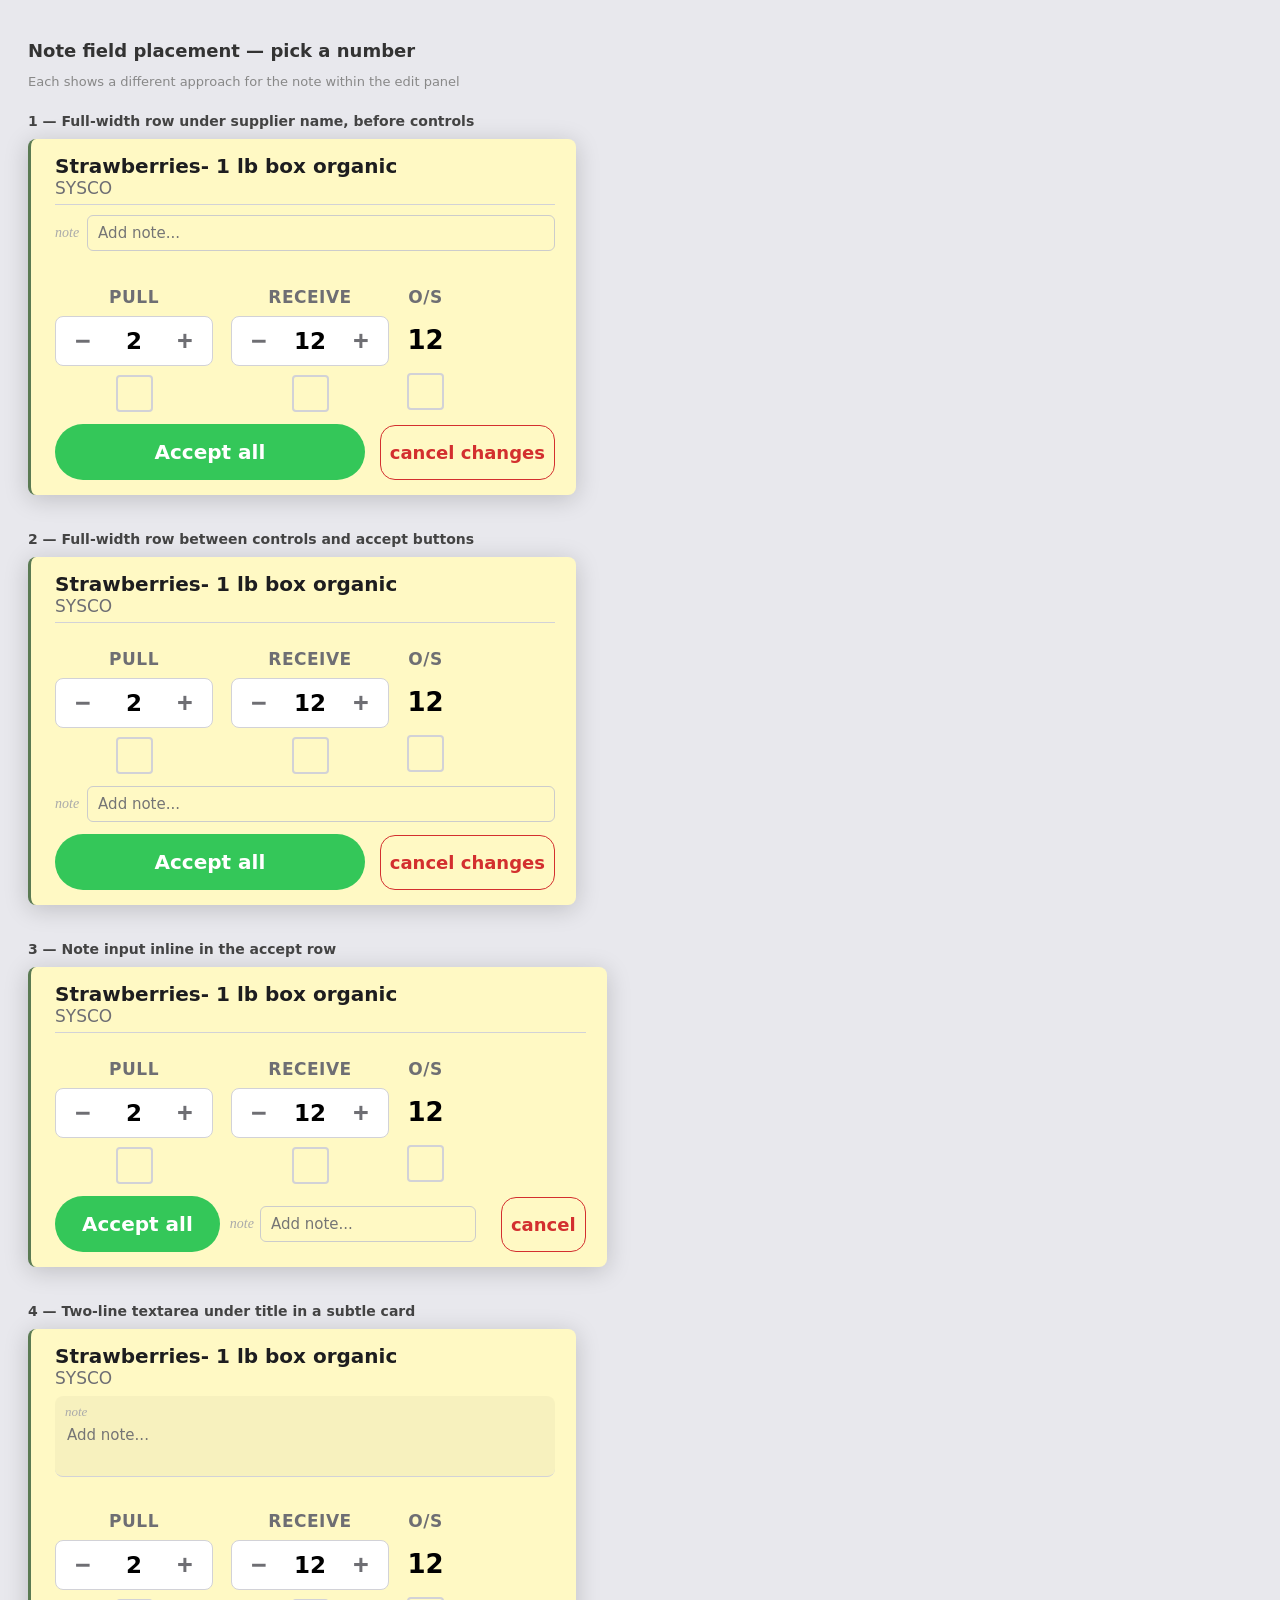
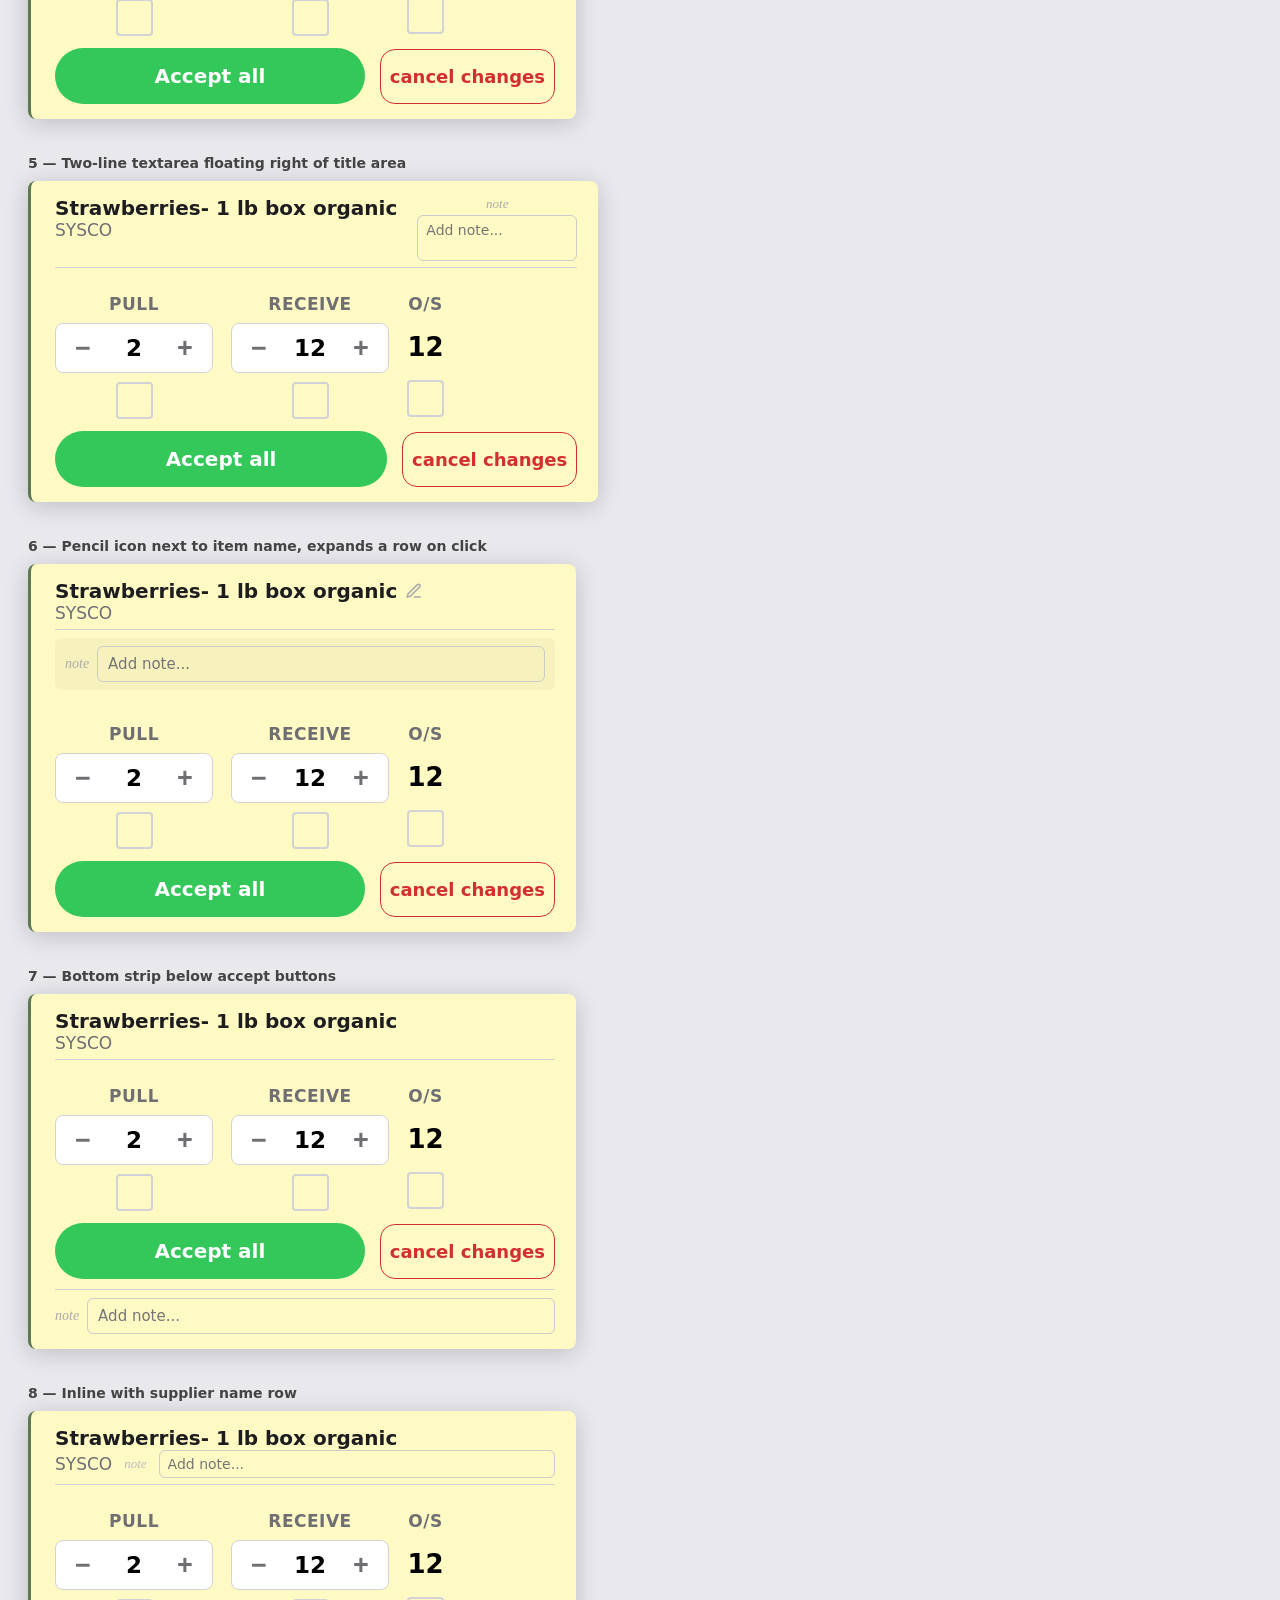
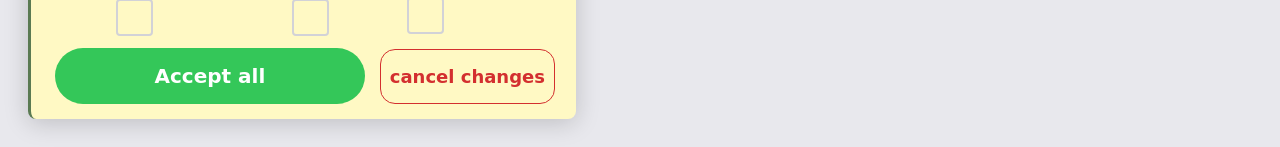
==== delivery/static/note-examples.html @ f7cd9007 "Edit panel: note field as textarea right of item name, O/S redesign with red None toggle, remove ret" ====
<!DOCTYPE html>
<html>
<head>
<meta name="viewport" content="width=device-width, initial-scale=1">
<style>
  :root {
    --surface: #fff;
    --bg: #f5f5f7;
    --border: #d2d2d7;
    --text: #1d1d1f;
    --text-secondary: #6e6e73;
    --primary: #5a7a52;
    --success: #34c759;
  }
  body { font-family: system-ui; background: #e8e8ed; padding: 20px; }
  h1 { font-size: 18px; color: #333; margin-bottom: 8px; }
  p.sub { font-size: 13px; color: #888; margin-bottom: 24px; }
  .options { display: flex; flex-direction: column; gap: 36px; }
  .option-label { font-size: 14px; font-weight: 700; color: #444; margin-bottom: 10px; }

  .demo-panel {
    background: #fff9c4;
    border-left: 3px solid var(--primary);
    border-radius: 8px;
    box-shadow: 0 4px 24px rgba(0,0,0,0.18);
    padding: 15px 21px 15px 24px;
    display: inline-block;
    min-width: 500px;
  }
  .demo-title-item { font-size: 20px; font-weight: 600; color: var(--text); }
  .demo-title-supplier { font-size: 17px; color: var(--text-secondary); }
  .demo-columns {
    display: inline-flex; gap: 18px; margin-top: 12px;
  }
  .demo-col { display: flex; flex-direction: column; align-items: center; gap: 9px; padding-top: 14px; }
  .demo-label { font-size: 17px; font-weight: 600; color: var(--text-secondary); text-transform: uppercase; letter-spacing: 0.5px; }
  .demo-stepper {
    display: flex; align-items: center; background: var(--surface);
    border-radius: 8px; border: 1px solid var(--border); overflow: hidden;
  }
  .demo-btn { width: 54px; height: 48px; border: none; background: none; font-size: 27px; font-weight: 600; color: var(--text-secondary); }
  .demo-val { min-width: 48px; text-align: center; font-size: 23px; font-weight: 700; }
  .demo-check { width: 33px; height: 33px; border-radius: 4px; border: 2px solid var(--border); }
  .demo-bottom { display: flex; align-items: center; margin-top: 12px; }
  .demo-accept { font-size: 20px; font-weight: 600; color: white; background: var(--success); padding: 16px 27px; border-radius: 28px; flex: 3; text-align: center; }
  .demo-cancel { font-size: 18px; font-weight: 600; color: #d32f2f; border: 1px solid #d32f2f; border-radius: 15px; padding: 16px 9px; margin-left: 15px; text-align: center; }
  .divider { border-bottom: 1px solid var(--border); padding-bottom: 6px; margin-bottom: 0; }
</style>
</head>
<body>
<h1>Note field placement — pick a number</h1>
<p class="sub">Each shows a different approach for the note within the edit panel</p>

<div class="options">

<!-- 1: Full-width row between title and columns -->
<div>
  <div class="option-label">1 — Full-width row under supplier name, before controls</div>
  <div class="demo-panel">
    <div class="divider">
      <div class="demo-title-item">Strawberries- 1 lb box organic</div>
      <div class="demo-title-supplier">SYSCO</div>
    </div>
    <div style="margin: 10px 0; display: flex; align-items: center; gap: 8px;">
      <span style="font-size: 14px; font-style: italic; font-family: Georgia, serif; color: #aaa;">note</span>
      <input type="text" style="flex: 1; border: 1px solid #ccc; border-radius: 6px; padding: 8px 10px; font-size: 15px; background: transparent; font-family: inherit; color: var(--text);" placeholder="Add note...">
    </div>
    <div class="demo-columns">
      <div class="demo-col"><span class="demo-label">Pull</span><div class="demo-stepper"><button class="demo-btn">−</button><span class="demo-val">2</span><button class="demo-btn">+</button></div><div class="demo-check"></div></div>
      <div class="demo-col"><span class="demo-label">Receive</span><div class="demo-stepper"><button class="demo-btn">−</button><span class="demo-val">12</span><button class="demo-btn">+</button></div><div class="demo-check"></div></div>
      <div class="demo-col"><span class="demo-label">O/S</span><span style="font-size:26px;font-weight:700;height:48px;display:flex;align-items:center">12</span><div class="demo-check"></div></div>
    </div>
    <div class="demo-bottom"><span class="demo-accept">Accept all</span><span class="demo-cancel">cancel changes</span></div>
  </div>
</div>

<!-- 2: Full-width between controls and accept -->
<div>
  <div class="option-label">2 — Full-width row between controls and accept buttons</div>
  <div class="demo-panel">
    <div class="divider">
      <div class="demo-title-item">Strawberries- 1 lb box organic</div>
      <div class="demo-title-supplier">SYSCO</div>
    </div>
    <div class="demo-columns">
      <div class="demo-col"><span class="demo-label">Pull</span><div class="demo-stepper"><button class="demo-btn">−</button><span class="demo-val">2</span><button class="demo-btn">+</button></div><div class="demo-check"></div></div>
      <div class="demo-col"><span class="demo-label">Receive</span><div class="demo-stepper"><button class="demo-btn">−</button><span class="demo-val">12</span><button class="demo-btn">+</button></div><div class="demo-check"></div></div>
      <div class="demo-col"><span class="demo-label">O/S</span><span style="font-size:26px;font-weight:700;height:48px;display:flex;align-items:center">12</span><div class="demo-check"></div></div>
    </div>
    <div style="margin: 12px 0 4px; display: flex; align-items: center; gap: 8px;">
      <span style="font-size: 14px; font-style: italic; font-family: Georgia, serif; color: #aaa;">note</span>
      <input type="text" style="flex: 1; border: 1px solid #ccc; border-radius: 6px; padding: 8px 10px; font-size: 15px; background: transparent; font-family: inherit; color: var(--text);" placeholder="Add note...">
    </div>
    <div class="demo-bottom"><span class="demo-accept">Accept all</span><span class="demo-cancel">cancel changes</span></div>
  </div>
</div>

<!-- 3: Inline with accept row -->
<div>
  <div class="option-label">3 — Note input inline in the accept row</div>
  <div class="demo-panel">
    <div class="divider">
      <div class="demo-title-item">Strawberries- 1 lb box organic</div>
      <div class="demo-title-supplier">SYSCO</div>
    </div>
    <div class="demo-columns">
      <div class="demo-col"><span class="demo-label">Pull</span><div class="demo-stepper"><button class="demo-btn">−</button><span class="demo-val">2</span><button class="demo-btn">+</button></div><div class="demo-check"></div></div>
      <div class="demo-col"><span class="demo-label">Receive</span><div class="demo-stepper"><button class="demo-btn">−</button><span class="demo-val">12</span><button class="demo-btn">+</button></div><div class="demo-check"></div></div>
      <div class="demo-col"><span class="demo-label">O/S</span><span style="font-size:26px;font-weight:700;height:48px;display:flex;align-items:center">12</span><div class="demo-check"></div></div>
    </div>
    <div style="display: flex; align-items: center; margin-top: 12px; gap: 10px;">
      <span class="demo-accept" style="flex: 2;">Accept all</span>
      <div style="flex: 3; display: flex; align-items: center; gap: 6px;">
        <span style="font-size: 14px; font-style: italic; font-family: Georgia, serif; color: #aaa;">note</span>
        <input type="text" style="flex: 1; border: 1px solid #ccc; border-radius: 6px; padding: 8px 10px; font-size: 15px; background: transparent; font-family: inherit; color: var(--text);" placeholder="Add note...">
      </div>
      <span class="demo-cancel">cancel</span>
    </div>
  </div>
</div>

<!-- 4: Larger textarea under title, subtle card -->
<div>
  <div class="option-label">4 — Two-line textarea under title in a subtle card</div>
  <div class="demo-panel">
    <div style="margin-bottom: 8px;">
      <div class="demo-title-item">Strawberries- 1 lb box organic</div>
      <div class="demo-title-supplier">SYSCO</div>
    </div>
    <div style="background: rgba(0,0,0,0.03); border-radius: 8px; padding: 8px 10px; margin-bottom: 8px; border-bottom: 1px solid var(--border);">
      <div style="font-size: 13px; font-style: italic; font-family: Georgia, serif; color: #aaa; margin-bottom: 4px;">note</div>
      <textarea style="width: 100%; border: none; background: transparent; font-size: 15px; font-family: inherit; resize: none; color: var(--text); box-sizing: border-box; outline: none;" rows="2" placeholder="Add note..."></textarea>
    </div>
    <div class="demo-columns">
      <div class="demo-col"><span class="demo-label">Pull</span><div class="demo-stepper"><button class="demo-btn">−</button><span class="demo-val">2</span><button class="demo-btn">+</button></div><div class="demo-check"></div></div>
      <div class="demo-col"><span class="demo-label">Receive</span><div class="demo-stepper"><button class="demo-btn">−</button><span class="demo-val">12</span><button class="demo-btn">+</button></div><div class="demo-check"></div></div>
      <div class="demo-col"><span class="demo-label">O/S</span><span style="font-size:26px;font-weight:700;height:48px;display:flex;align-items:center">12</span><div class="demo-check"></div></div>
    </div>
    <div class="demo-bottom"><span class="demo-accept">Accept all</span><span class="demo-cancel">cancel changes</span></div>
  </div>
</div>

<!-- 5: Floating right of title, two-line textarea -->
<div>
  <div class="option-label">5 — Two-line textarea floating right of title area</div>
  <div class="demo-panel">
    <div style="display: flex; gap: 20px; padding-bottom: 6px; border-bottom: 1px solid var(--border);">
      <div style="flex: 1;">
        <div class="demo-title-item">Strawberries- 1 lb box organic</div>
        <div class="demo-title-supplier">SYSCO</div>
      </div>
      <div style="display: flex; flex-direction: column; gap: 3px; width: 160px; flex-shrink: 0;">
        <div style="font-size: 13px; font-style: italic; font-family: Georgia, serif; color: #aaa; text-align: center;">note</div>
        <textarea style="border: 1px solid #ccc; border-radius: 6px; padding: 6px 8px; font-size: 14px; background: transparent; font-family: inherit; resize: none; color: var(--text); box-sizing: border-box;" rows="2" placeholder="Add note..."></textarea>
      </div>
    </div>
    <div class="demo-columns">
      <div class="demo-col"><span class="demo-label">Pull</span><div class="demo-stepper"><button class="demo-btn">−</button><span class="demo-val">2</span><button class="demo-btn">+</button></div><div class="demo-check"></div></div>
      <div class="demo-col"><span class="demo-label">Receive</span><div class="demo-stepper"><button class="demo-btn">−</button><span class="demo-val">12</span><button class="demo-btn">+</button></div><div class="demo-check"></div></div>
      <div class="demo-col"><span class="demo-label">O/S</span><span style="font-size:26px;font-weight:700;height:48px;display:flex;align-items:center">12</span><div class="demo-check"></div></div>
    </div>
    <div class="demo-bottom"><span class="demo-accept">Accept all</span><span class="demo-cancel">cancel changes</span></div>
  </div>
</div>

<!-- 6: Collapsible — just a pencil icon that reveals -->
<div>
  <div class="option-label">6 — Pencil icon next to item name, expands a row on click</div>
  <div class="demo-panel">
    <div class="divider">
      <div style="display: flex; align-items: center; gap: 8px;">
        <span class="demo-title-item">Strawberries- 1 lb box organic</span>
        <svg width="18" height="18" viewBox="0 0 24 24" fill="none" stroke="#aaa" stroke-width="2" style="cursor:pointer; flex-shrink:0;"><path d="M12 20h9"/><path d="M16.5 3.5a2.121 2.121 0 013 3L7 19l-4 1 1-4L16.5 3.5z"/></svg>
      </div>
      <div class="demo-title-supplier">SYSCO</div>
    </div>
    <div style="margin: 8px 0; display: flex; align-items: center; gap: 8px; padding: 8px 10px; background: rgba(0,0,0,0.03); border-radius: 6px;">
      <span style="font-size: 14px; font-style: italic; font-family: Georgia, serif; color: #aaa;">note</span>
      <input type="text" style="flex: 1; border: 1px solid #ccc; border-radius: 6px; padding: 8px 10px; font-size: 15px; background: transparent; font-family: inherit; color: var(--text);" placeholder="Add note...">
    </div>
    <div class="demo-columns">
      <div class="demo-col"><span class="demo-label">Pull</span><div class="demo-stepper"><button class="demo-btn">−</button><span class="demo-val">2</span><button class="demo-btn">+</button></div><div class="demo-check"></div></div>
      <div class="demo-col"><span class="demo-label">Receive</span><div class="demo-stepper"><button class="demo-btn">−</button><span class="demo-val">12</span><button class="demo-btn">+</button></div><div class="demo-check"></div></div>
      <div class="demo-col"><span class="demo-label">O/S</span><span style="font-size:26px;font-weight:700;height:48px;display:flex;align-items:center">12</span><div class="demo-check"></div></div>
    </div>
    <div class="demo-bottom"><span class="demo-accept">Accept all</span><span class="demo-cancel">cancel changes</span></div>
  </div>
</div>

<!-- 7: Bottom strip, always visible -->
<div>
  <div class="option-label">7 — Bottom strip below accept buttons</div>
  <div class="demo-panel">
    <div class="divider">
      <div class="demo-title-item">Strawberries- 1 lb box organic</div>
      <div class="demo-title-supplier">SYSCO</div>
    </div>
    <div class="demo-columns">
      <div class="demo-col"><span class="demo-label">Pull</span><div class="demo-stepper"><button class="demo-btn">−</button><span class="demo-val">2</span><button class="demo-btn">+</button></div><div class="demo-check"></div></div>
      <div class="demo-col"><span class="demo-label">Receive</span><div class="demo-stepper"><button class="demo-btn">−</button><span class="demo-val">12</span><button class="demo-btn">+</button></div><div class="demo-check"></div></div>
      <div class="demo-col"><span class="demo-label">O/S</span><span style="font-size:26px;font-weight:700;height:48px;display:flex;align-items:center">12</span><div class="demo-check"></div></div>
    </div>
    <div class="demo-bottom"><span class="demo-accept">Accept all</span><span class="demo-cancel">cancel changes</span></div>
    <div style="margin-top: 10px; padding-top: 8px; border-top: 1px solid var(--border); display: flex; align-items: center; gap: 8px;">
      <span style="font-size: 14px; font-style: italic; font-family: Georgia, serif; color: #aaa;">note</span>
      <input type="text" style="flex: 1; border: 1px solid #ccc; border-radius: 6px; padding: 8px 10px; font-size: 15px; background: transparent; font-family: inherit; color: var(--text);" placeholder="Add note...">
    </div>
  </div>
</div>

<!-- 8: Same line as supplier name -->
<div>
  <div class="option-label">8 — Inline with supplier name row</div>
  <div class="demo-panel">
    <div class="divider">
      <div class="demo-title-item">Strawberries- 1 lb box organic</div>
      <div style="display: flex; align-items: center; gap: 12px;">
        <span class="demo-title-supplier">SYSCO</span>
        <span style="font-size: 13px; font-style: italic; font-family: Georgia, serif; color: #bbb;">note</span>
        <input type="text" style="flex: 1; border: 1px solid #ccc; border-radius: 6px; padding: 5px 8px; font-size: 14px; background: transparent; font-family: inherit; color: var(--text);" placeholder="Add note...">
      </div>
    </div>
    <div class="demo-columns">
      <div class="demo-col"><span class="demo-label">Pull</span><div class="demo-stepper"><button class="demo-btn">−</button><span class="demo-val">2</span><button class="demo-btn">+</button></div><div class="demo-check"></div></div>
      <div class="demo-col"><span class="demo-label">Receive</span><div class="demo-stepper"><button class="demo-btn">−</button><span class="demo-val">12</span><button class="demo-btn">+</button></div><div class="demo-check"></div></div>
      <div class="demo-col"><span class="demo-label">O/S</span><span style="font-size:26px;font-weight:700;height:48px;display:flex;align-items:center">12</span><div class="demo-check"></div></div>
    </div>
    <div class="demo-bottom"><span class="demo-accept">Accept all</span><span class="demo-cancel">cancel changes</span></div>
  </div>
</div>

</div>
</body>
</html>
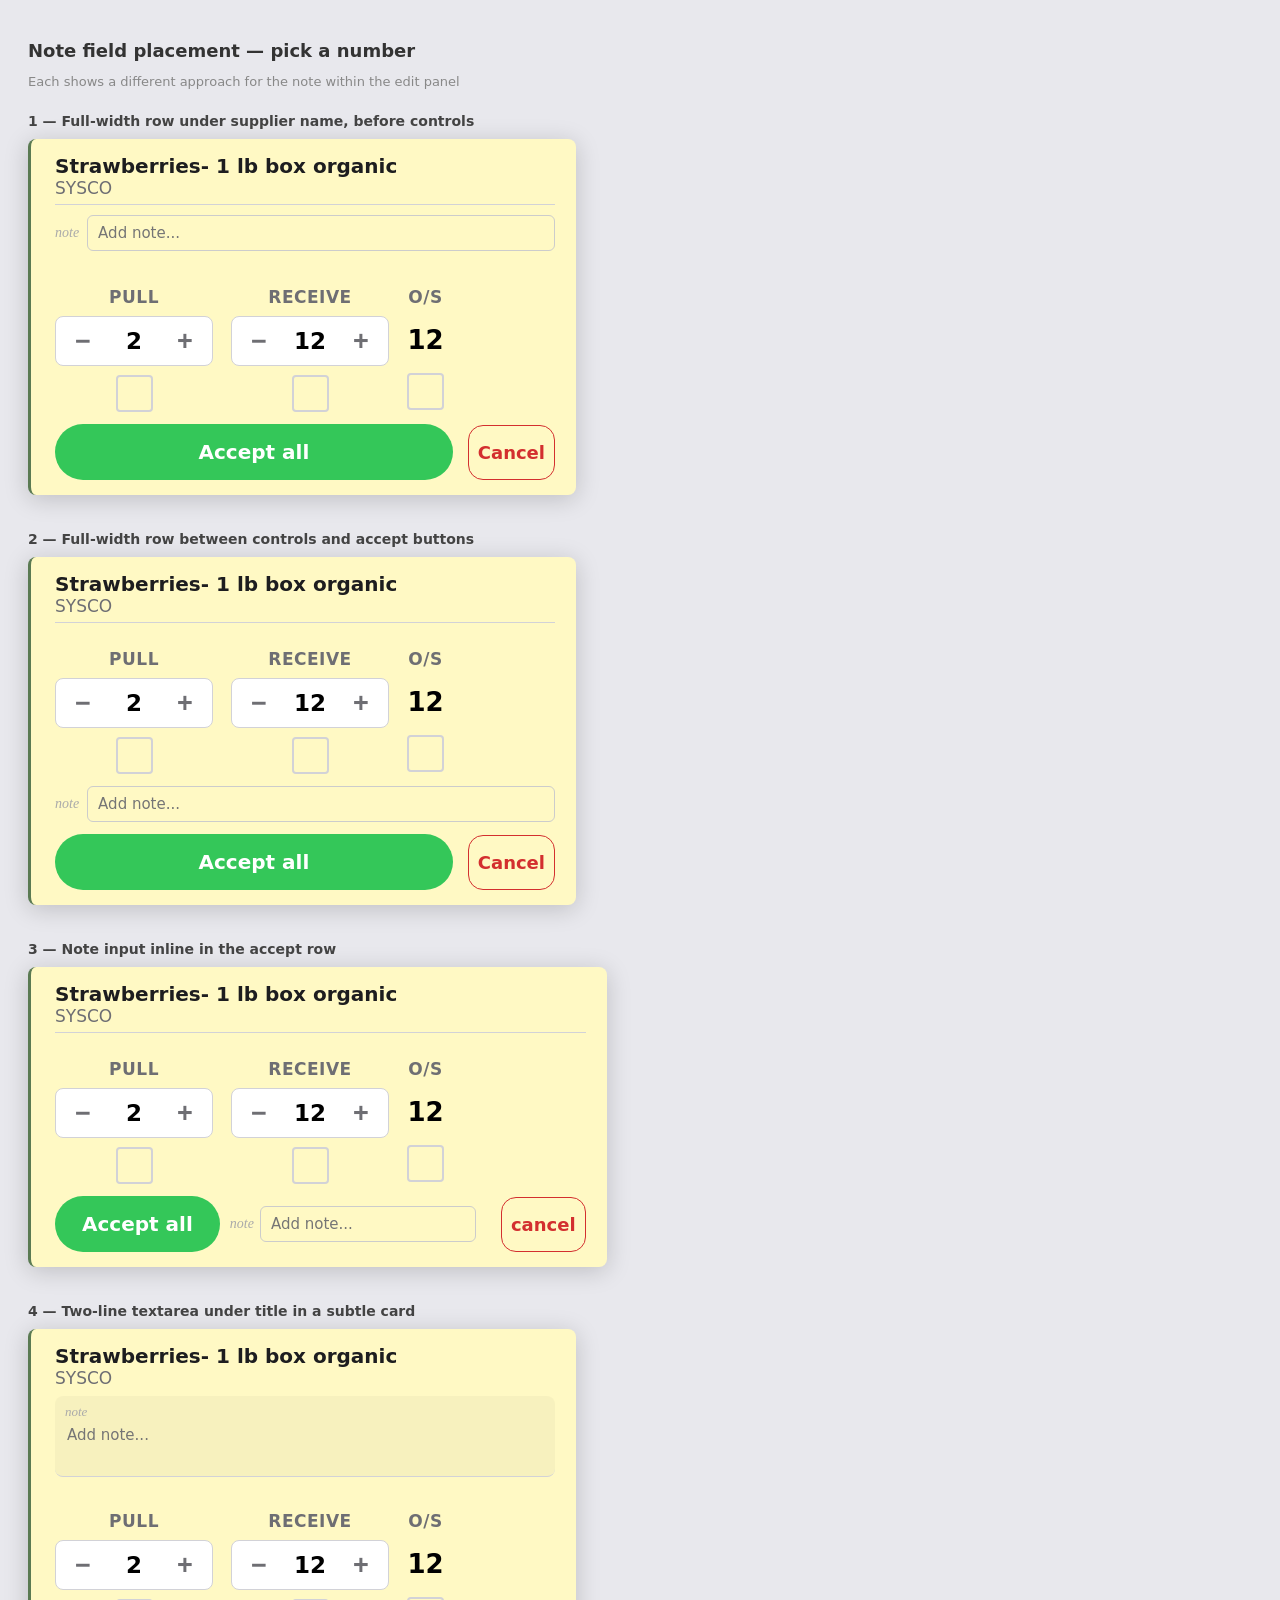
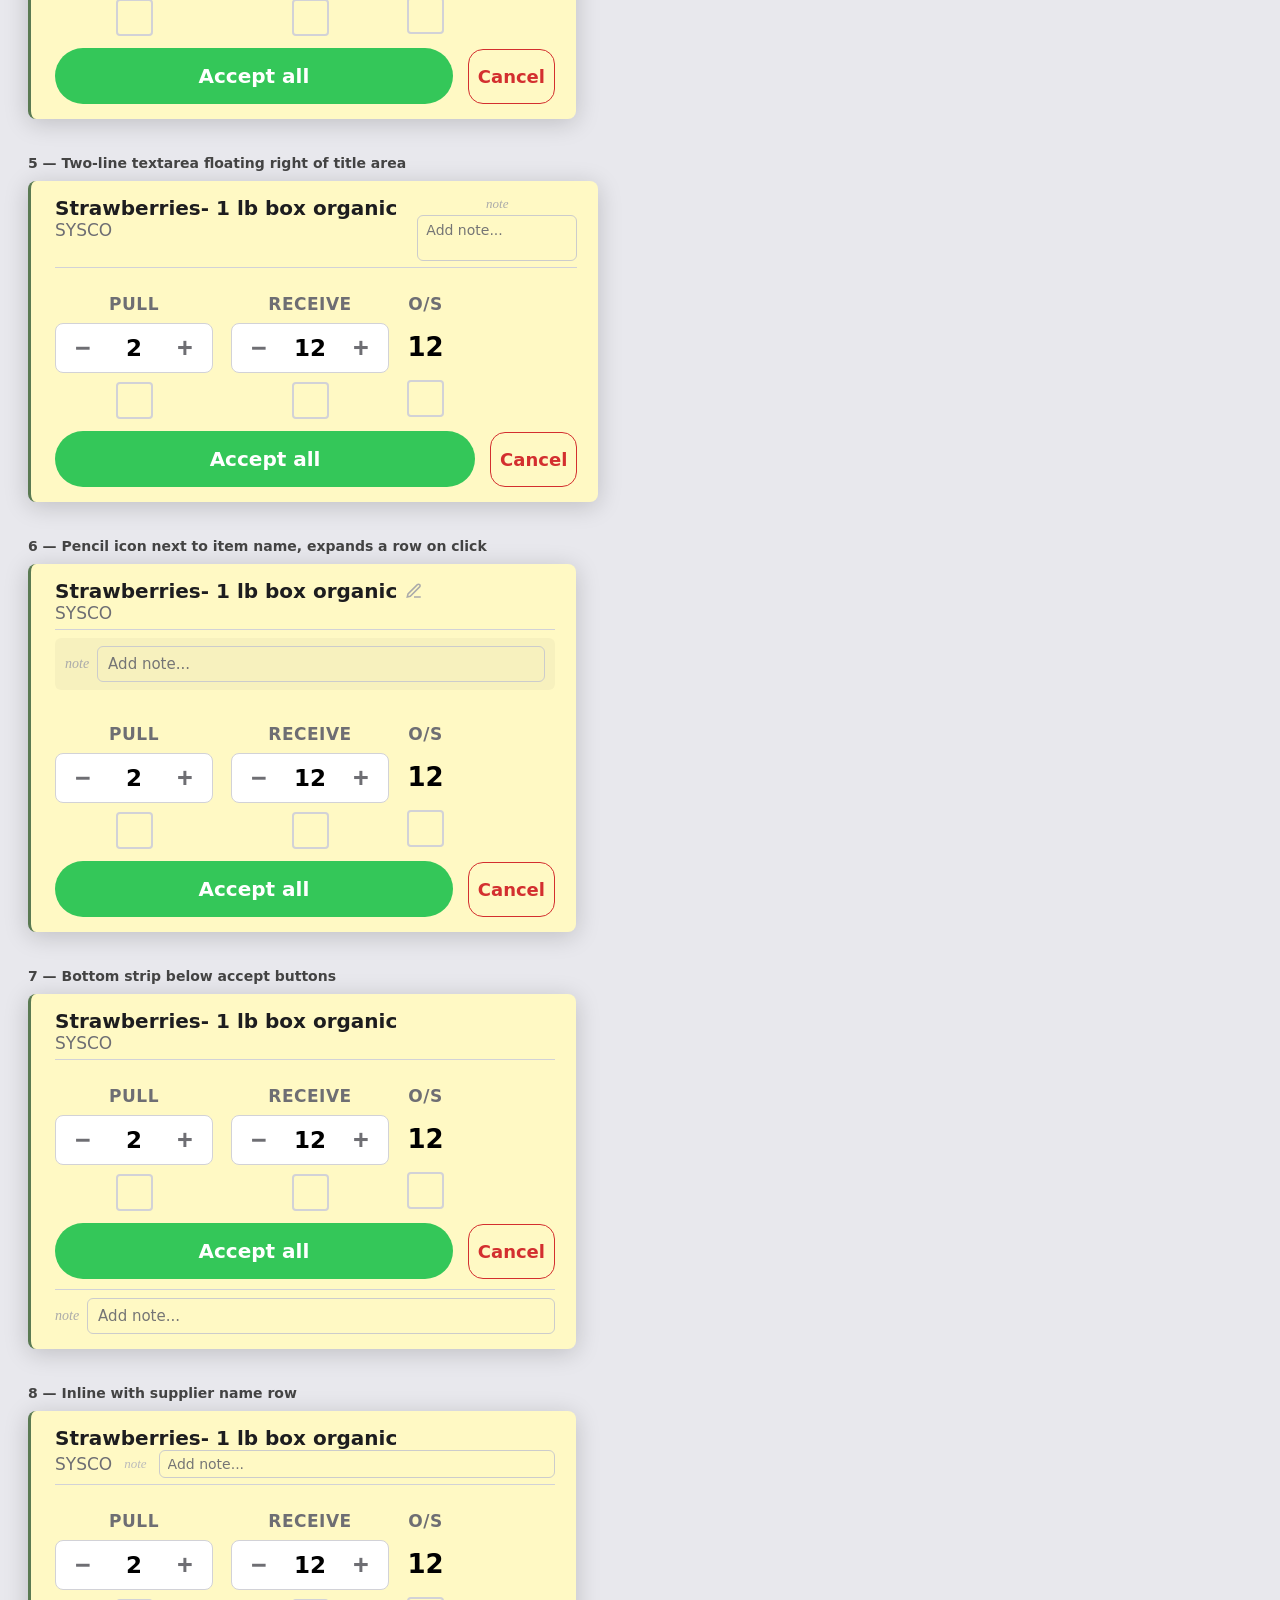
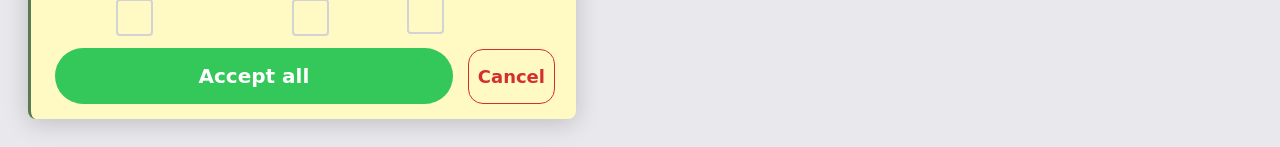
==== commit ceab236f: "Edit panel: shorten cancel label, increase note label font size Co-Authored-By: Claude Opus 4.6 <nor" ====
--- a/delivery/static/note-examples.html
+++ b/delivery/static/note-examples.html
@@ -70,7 +70,7 @@
       <div class="demo-col"><span class="demo-label">Receive</span><div class="demo-stepper"><button class="demo-btn">−</button><span class="demo-val">12</span><button class="demo-btn">+</button></div><div class="demo-check"></div></div>
       <div class="demo-col"><span class="demo-label">O/S</span><span style="font-size:26px;font-weight:700;height:48px;display:flex;align-items:center">12</span><div class="demo-check"></div></div>
     </div>
-    <div class="demo-bottom"><span class="demo-accept">Accept all</span><span class="demo-cancel">cancel changes</span></div>
+    <div class="demo-bottom"><span class="demo-accept">Accept all</span><span class="demo-cancel">Cancel</span></div>
   </div>
 </div>
 
@@ -91,7 +91,7 @@
       <span style="font-size: 14px; font-style: italic; font-family: Georgia, serif; color: #aaa;">note</span>
       <input type="text" style="flex: 1; border: 1px solid #ccc; border-radius: 6px; padding: 8px 10px; font-size: 15px; background: transparent; font-family: inherit; color: var(--text);" placeholder="Add note...">
     </div>
-    <div class="demo-bottom"><span class="demo-accept">Accept all</span><span class="demo-cancel">cancel changes</span></div>
+    <div class="demo-bottom"><span class="demo-accept">Accept all</span><span class="demo-cancel">Cancel</span></div>
   </div>
 </div>
 
@@ -136,7 +136,7 @@
       <div class="demo-col"><span class="demo-label">Receive</span><div class="demo-stepper"><button class="demo-btn">−</button><span class="demo-val">12</span><button class="demo-btn">+</button></div><div class="demo-check"></div></div>
       <div class="demo-col"><span class="demo-label">O/S</span><span style="font-size:26px;font-weight:700;height:48px;display:flex;align-items:center">12</span><div class="demo-check"></div></div>
     </div>
-    <div class="demo-bottom"><span class="demo-accept">Accept all</span><span class="demo-cancel">cancel changes</span></div>
+    <div class="demo-bottom"><span class="demo-accept">Accept all</span><span class="demo-cancel">Cancel</span></div>
   </div>
 </div>
 
@@ -159,7 +159,7 @@
       <div class="demo-col"><span class="demo-label">Receive</span><div class="demo-stepper"><button class="demo-btn">−</button><span class="demo-val">12</span><button class="demo-btn">+</button></div><div class="demo-check"></div></div>
       <div class="demo-col"><span class="demo-label">O/S</span><span style="font-size:26px;font-weight:700;height:48px;display:flex;align-items:center">12</span><div class="demo-check"></div></div>
     </div>
-    <div class="demo-bottom"><span class="demo-accept">Accept all</span><span class="demo-cancel">cancel changes</span></div>
+    <div class="demo-bottom"><span class="demo-accept">Accept all</span><span class="demo-cancel">Cancel</span></div>
   </div>
 </div>
 
@@ -183,7 +183,7 @@
       <div class="demo-col"><span class="demo-label">Receive</span><div class="demo-stepper"><button class="demo-btn">−</button><span class="demo-val">12</span><button class="demo-btn">+</button></div><div class="demo-check"></div></div>
       <div class="demo-col"><span class="demo-label">O/S</span><span style="font-size:26px;font-weight:700;height:48px;display:flex;align-items:center">12</span><div class="demo-check"></div></div>
     </div>
-    <div class="demo-bottom"><span class="demo-accept">Accept all</span><span class="demo-cancel">cancel changes</span></div>
+    <div class="demo-bottom"><span class="demo-accept">Accept all</span><span class="demo-cancel">Cancel</span></div>
   </div>
 </div>
 
@@ -200,7 +200,7 @@
       <div class="demo-col"><span class="demo-label">Receive</span><div class="demo-stepper"><button class="demo-btn">−</button><span class="demo-val">12</span><button class="demo-btn">+</button></div><div class="demo-check"></div></div>
       <div class="demo-col"><span class="demo-label">O/S</span><span style="font-size:26px;font-weight:700;height:48px;display:flex;align-items:center">12</span><div class="demo-check"></div></div>
     </div>
-    <div class="demo-bottom"><span class="demo-accept">Accept all</span><span class="demo-cancel">cancel changes</span></div>
+    <div class="demo-bottom"><span class="demo-accept">Accept all</span><span class="demo-cancel">Cancel</span></div>
     <div style="margin-top: 10px; padding-top: 8px; border-top: 1px solid var(--border); display: flex; align-items: center; gap: 8px;">
       <span style="font-size: 14px; font-style: italic; font-family: Georgia, serif; color: #aaa;">note</span>
       <input type="text" style="flex: 1; border: 1px solid #ccc; border-radius: 6px; padding: 8px 10px; font-size: 15px; background: transparent; font-family: inherit; color: var(--text);" placeholder="Add note...">
@@ -225,7 +225,7 @@
       <div class="demo-col"><span class="demo-label">Receive</span><div class="demo-stepper"><button class="demo-btn">−</button><span class="demo-val">12</span><button class="demo-btn">+</button></div><div class="demo-check"></div></div>
       <div class="demo-col"><span class="demo-label">O/S</span><span style="font-size:26px;font-weight:700;height:48px;display:flex;align-items:center">12</span><div class="demo-check"></div></div>
     </div>
-    <div class="demo-bottom"><span class="demo-accept">Accept all</span><span class="demo-cancel">cancel changes</span></div>
+    <div class="demo-bottom"><span class="demo-accept">Accept all</span><span class="demo-cancel">Cancel</span></div>
   </div>
 </div>
 
